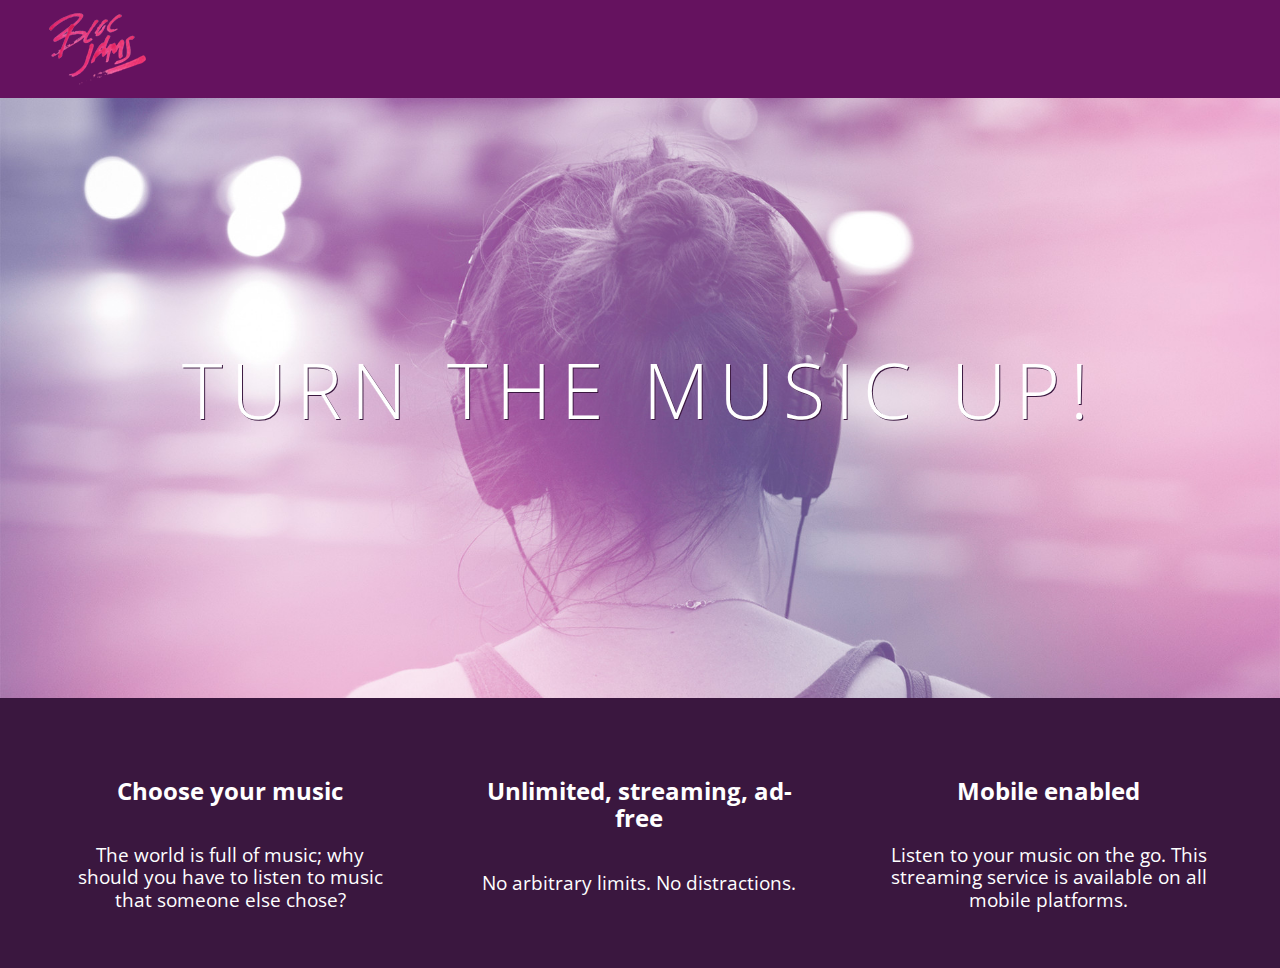
==== index.html @ 10e473bd "assignment-7-Responsiveness: completed" ====
<!DOCTYPE html>
 <html>
     <head>
         <title>Bloc Jams</title>
         <meta name="viewport" content="width=device-width, initial-scale=1">
         <link rel="stylesheet" type="text/css" href="http://fonts.googleapis.com/css?family=Open+Sans:400,800,600,700,300">
         <link rel="stylesheet" type="text/css" href="http://code.ionicframework.com/ionicons/2.0.1/css/ionicons.min.css">
         <link rel="stylesheet" type="text/css" href="styles/normalize.css">
         <link rel="stylesheet" type="text/css" href="styles/main.css">
         <link rel="stylesheet" type="text/css" href="styles/landing.css">
     </head>

       <body class="landing">
         <nav class="navbar"> <!-- nav bar -->
           <img src="assets/images/bloc_jams_logo.png" alt="bloc jams logo" class="logo">
         </nav>
         <section class="hero-content"> <!-- hero content -->
             <h1 class="hero-title">Turn the music up!</h1>
       </section>
       <section class="selling-points container clearfix"> <!-- selling points -->
           <div class="point column third">
               <span class="ion-music-note"></span>
               <h5 class="point-title">Choose your music</h5>
               <p class="point-description">The world is full of music; why should you have to listen to music that someone else chose?</p>
           </div>
           <div class="point column third">
                <span class="ion-radio-waves"></span>
                <h5 class="point-title">Unlimited, streaming, ad-free</h5>
                <p class="point-description">No arbitrary limits. No distractions.</p>
           </div>
           <div class="point column third">
                <span class="ion-iphone"></span>
                <h5 class="point-title">Mobile enabled</h5>
                <p class="point-description">Listen to your music on the go. This streaming service is available on all mobile platforms.</p>
         </div>
       </section>

     </body>
 </html>
---- styles/main.css ----
*, *::before, *::after {
     -moz-box-sizing: border-box;
     -webkit-box-sizing: border-box;
     box-sizing: border-box;
 }


html {
    height: 100%; /* makes sure our HTML takes up 100% of the browser window */
    font-size: 100%;
}

body {
    font-family: 'Open Sans'; /* sets our font to the "Open Sans" typeface */
    color: white;             /* sets the text color to white */
    min-height: 100%;         /* says the height of the body must be, at minimum, 100% of the window */
}

 .navbar {
     padding: 0.5rem;
     background-color: rgb(101,18,95);
 }

 .navbar .logo {
     position: relative; /* positioning will be explained in a resource */
     left: 2rem;
 }

 .container {
     margin: 0 auto;
     max-width: 64rem;
 }


 /* Medium and small screens (640px) */
 @media (min-width: 640px) {
       html { font-size: 112%; }

     .column {
         float: left;
         padding-left: 1rem;
         padding-right: 1rem;
     }

     .column.full { width: 100%; }
     .column.two-thirds { width: 66.7%; }
     .column.half { width: 50%; }
     .column.third { width: 33.3%; }
     .column.fourth { width: 25%; }
     .column.flow-opposite { float: right; }
 }

 /* Large screens (1024px) */
 @media (min-width: 1024px) {
       html { font-size: 120%; }
 }

.clearfix::before,
.clearfix::after {
   content: " ";
   display: table;
}

.clearfix::after {
   clear: both;
}
---- styles/landing.css ----
body.landing {
    background-color: rgb(58,23,63);
}

.hero-content {
    position: relative;
    min-height: 600px;
    background-image: url(../assets/images/bloc_jams_bg.jpg);
    background-repeat: no-repeat;
    background-position: center center;
    background-size: cover;
}

.hero-content .hero-title {
    position: absolute;
    top: 40%;
    -webkit-transform: translateY(-50%);
    -moz-transform: translateY(-50%);
    transform: translateY(-50%);
    width: 100%;
    text-align: center;
    font-size: 4rem;
    font-weight: 300;
    text-transform: uppercase;
    letter-spacing: 0.5rem;
    text-shadow: 1px 1px 0px rgb(58,23,63);
}


 .selling-points {
     position: relative;


 }

 .point {

     position: relative;
  
     padding: 2rem;
     text-align: center;
 }

 .point .point-title {
     font-size: 1.25rem;
 }

 .ion-music-note,
 .ion-radio-waves,
 .ion-iphone {
     color: rgb(233,50,117);
     font-size: 5rem;
 }
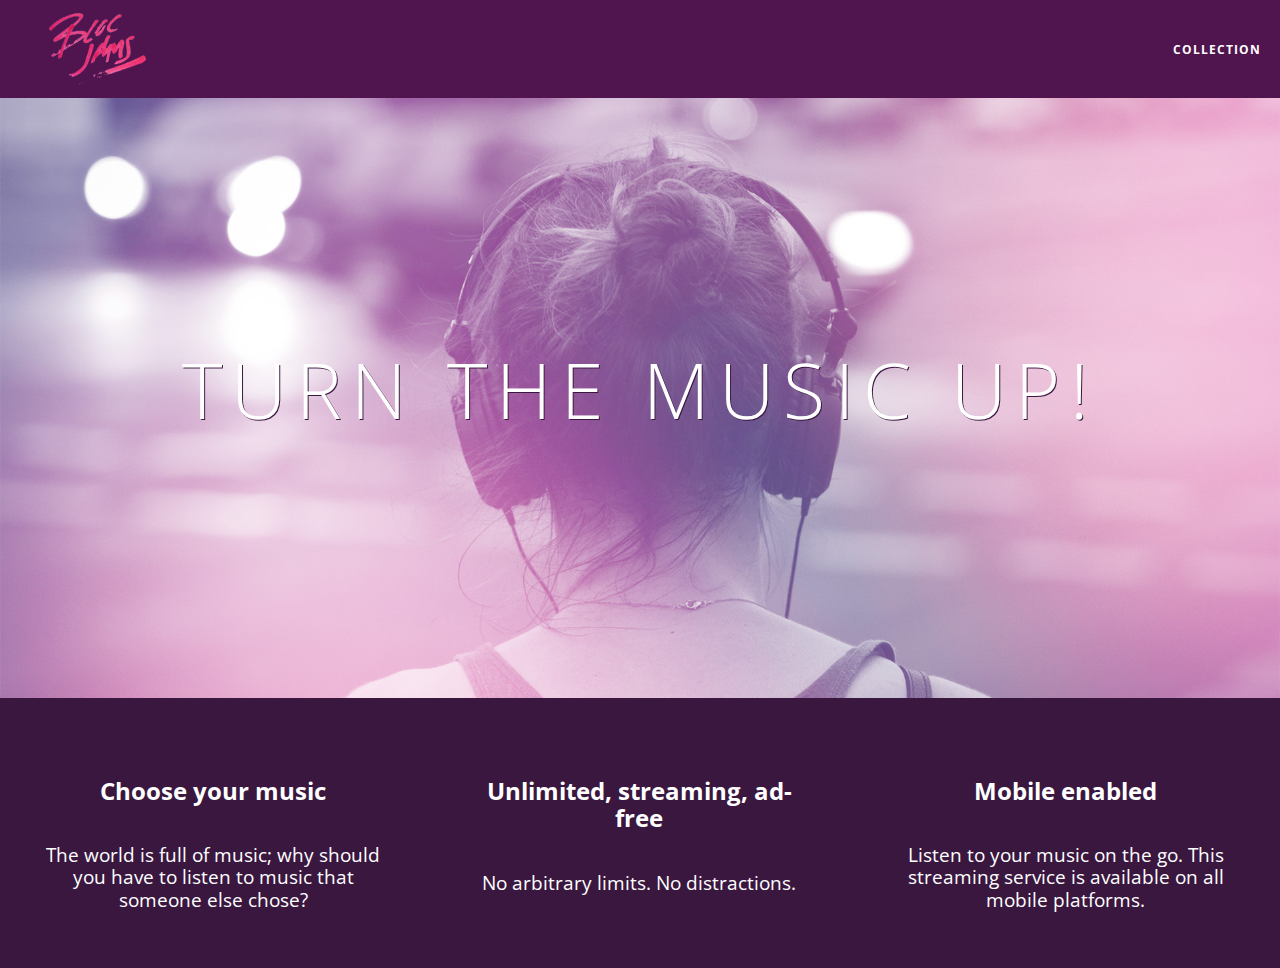
==== commit 082d154c: "checkpoint-8-Collection-view: completed" ====
--- a/index.html
+++ b/index.html
@@ -12,7 +12,12 @@
 
        <body class="landing">
          <nav class="navbar"> <!-- nav bar -->
-           <img src="assets/images/bloc_jams_logo.png" alt="bloc jams logo" class="logo">
+           <a href="index.html" class="logo">
+           <img src="assets/images/bloc_jams_logo.png" alt="bloc jams logo">
+           </a>
+         <div class="links-container">
+           <a href="collection.html" class="navbar-link">collection</a>
+         </div>
          </nav>
          <section class="hero-content"> <!-- hero content -->
              <h1 class="hero-title">Turn the music up!</h1>
--- a/styles/main.css
+++ b/styles/main.css
@@ -17,13 +17,54 @@
 }
 
  .navbar {
-     padding: 0.5rem;
-     background-color: rgb(101,18,95);
+     position: relative;
+         padding: 0.5rem;
+         /* #1 */
+          background-color: rgba(101,18,95,0.5);
+          /* #2 */
+          z-index: 1;
  }
 
  .navbar .logo {
      position: relative; /* positioning will be explained in a resource */
      left: 2rem;
+     cursor: pointer;  /* produces the finger-pointer icon when you hover over the logo */
+ }
+
+ .navbar .links-container {
+     display: table;
+     position: absolute;
+     top: 0;
+     right: 0;
+     height: 100px;
+     color: white;
+     /* #3 */
+     text-decoration: none;
+ }
+ .links-container .navbar-link {
+     display: table-cell;
+     position: relative;
+     height: 100%;
+     padding-left: 1rem;
+     padding-right: 1rem;
+     /* #4 */
+     vertical-align: middle;
+     color: white;
+     font-size: 0.625rem;
+     letter-spacing: 0.05rem;
+     font-weight: 700;
+     text-transform: uppercase;
+     /* #3 */
+     text-decoration: none;
+     cursor: pointer;
+ }
+
+   /* #5 */
+ .links-container .navbar-link:hover {
+     color: rgb(233,50,117);
+ }
+
+
  }
 
  .container {
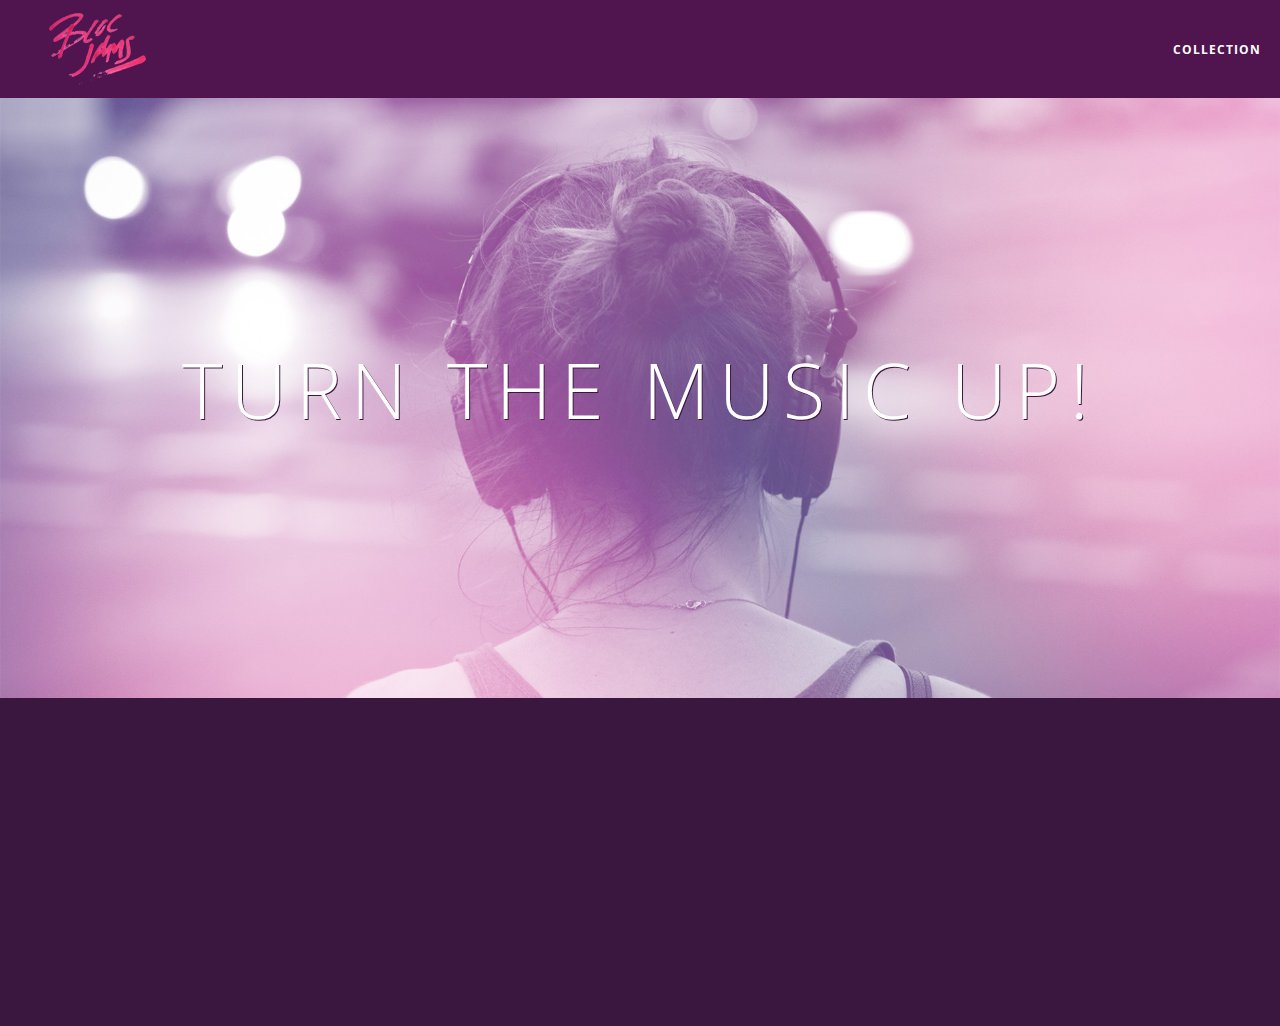
==== commit 95a682d9: "checkpoint-21-DOM-Scripting-animation : completed" ====
--- a/index.html
+++ b/index.html
@@ -39,6 +39,6 @@
                 <p class="point-description">Listen to your music on the go. This streaming service is available on all mobile platforms.</p>
          </div>
        </section>
-
+       <script src="scripts/landing.js"></script>
      </body>
  </html>
--- a/styles/main.css
+++ b/styles/main.css
@@ -64,6 +64,10 @@
      color: rgb(233,50,117);
  }
 
+ .links-container .navbar-link:active {
+     color: rgb(233,50,117);
+     background-color:white;
+ }
 
  }
 
@@ -71,6 +75,10 @@
      margin: 0 auto;
      max-width: 64rem;
  }
+
+ .container.narrow {
+    max-width: 56rem;
+}
 
 
  /* Medium and small screens (640px) */
--- a/styles/landing.css
+++ b/styles/landing.css
@@ -36,9 +36,20 @@
  .point {
 
      position: relative;
-  
      padding: 2rem;
      text-align: center;
+     opacity: 0;
+     -webkit-transform: scaleX(0.9) translateY(3rem);
+     -moz-transform: scaleX(0.9) translateY(3rem);
+     transform: scaleX(0.9) translateY(3rem);
+     -webkit-transition: all 0.25s ease-in-out;
+     -moz-transition: all 0.25s ease-in-out;
+     transition: all 0.25s ease-in-out;
+     -webkit-transition-delay: 0.2s;
+     -moz-transition-delay: 0.2s;
+     transition-delay: 0.2s;
+
+
  }
 
  .point .point-title {
